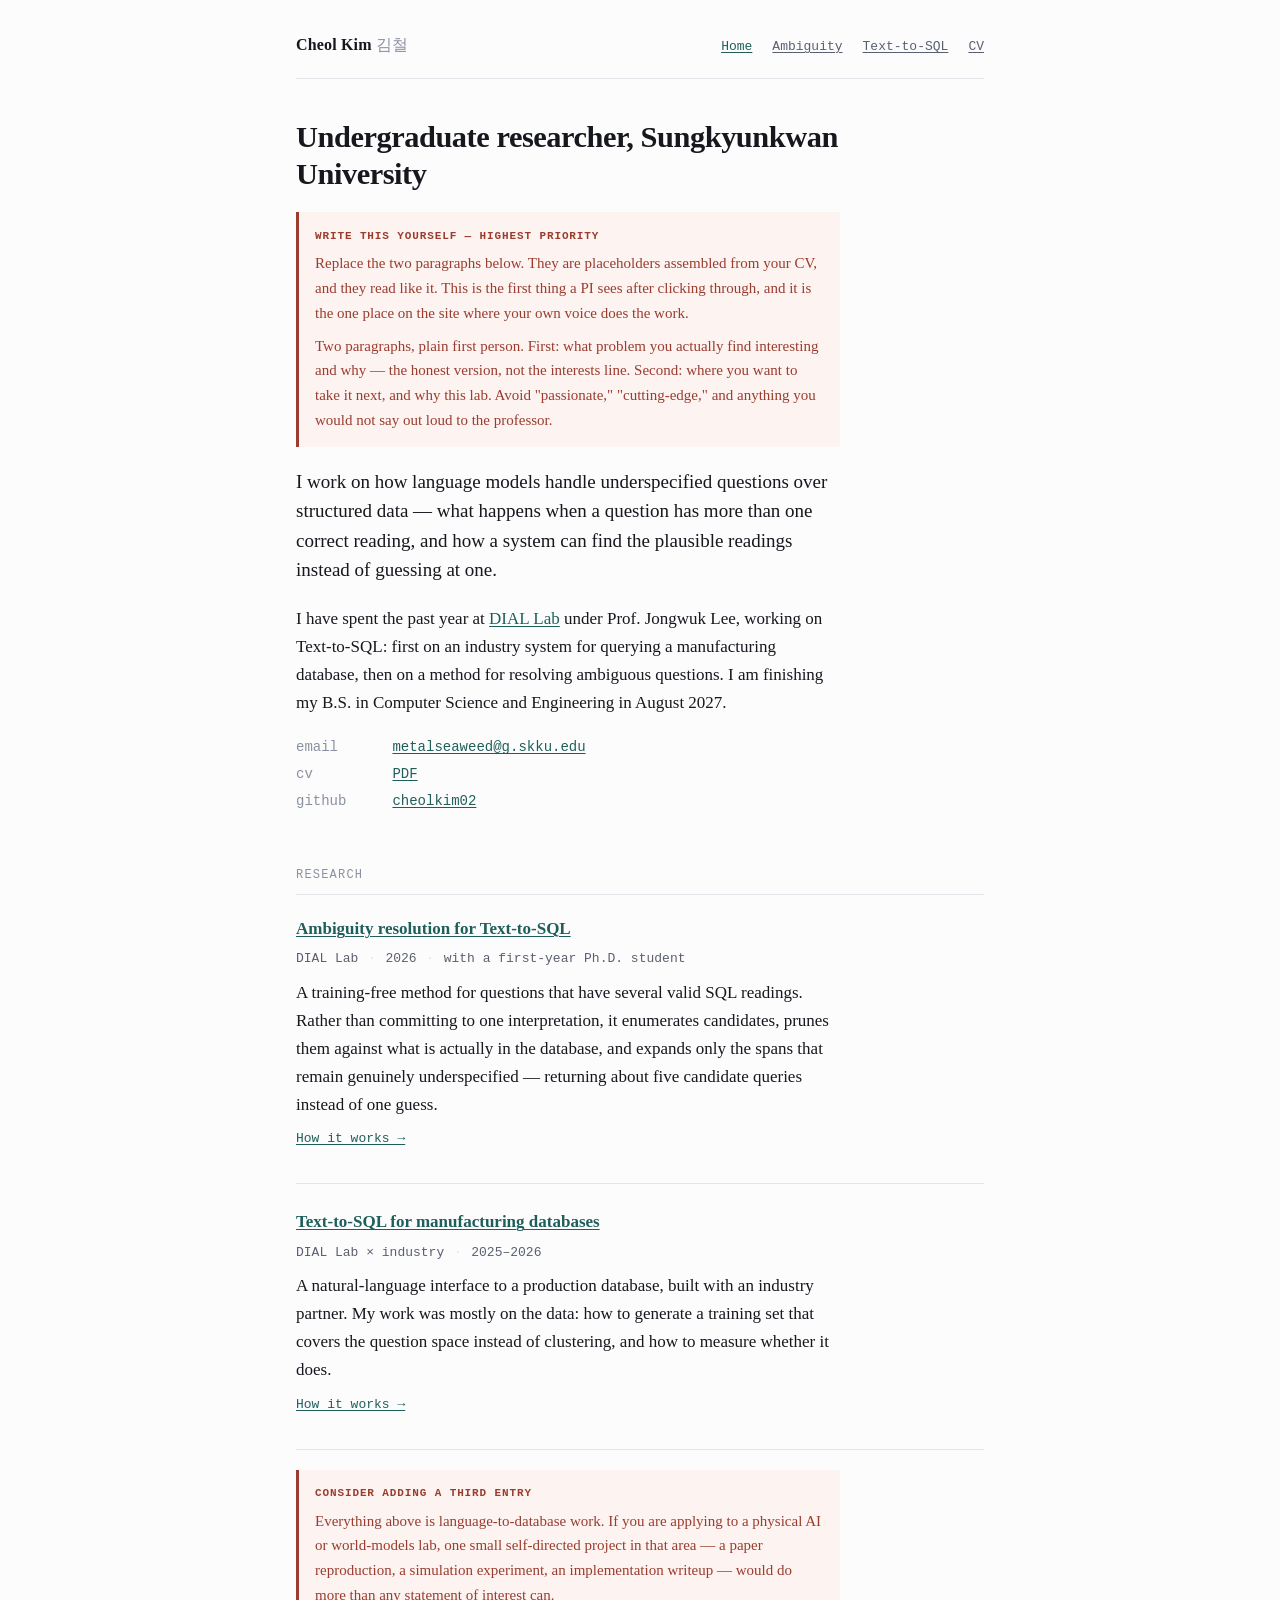
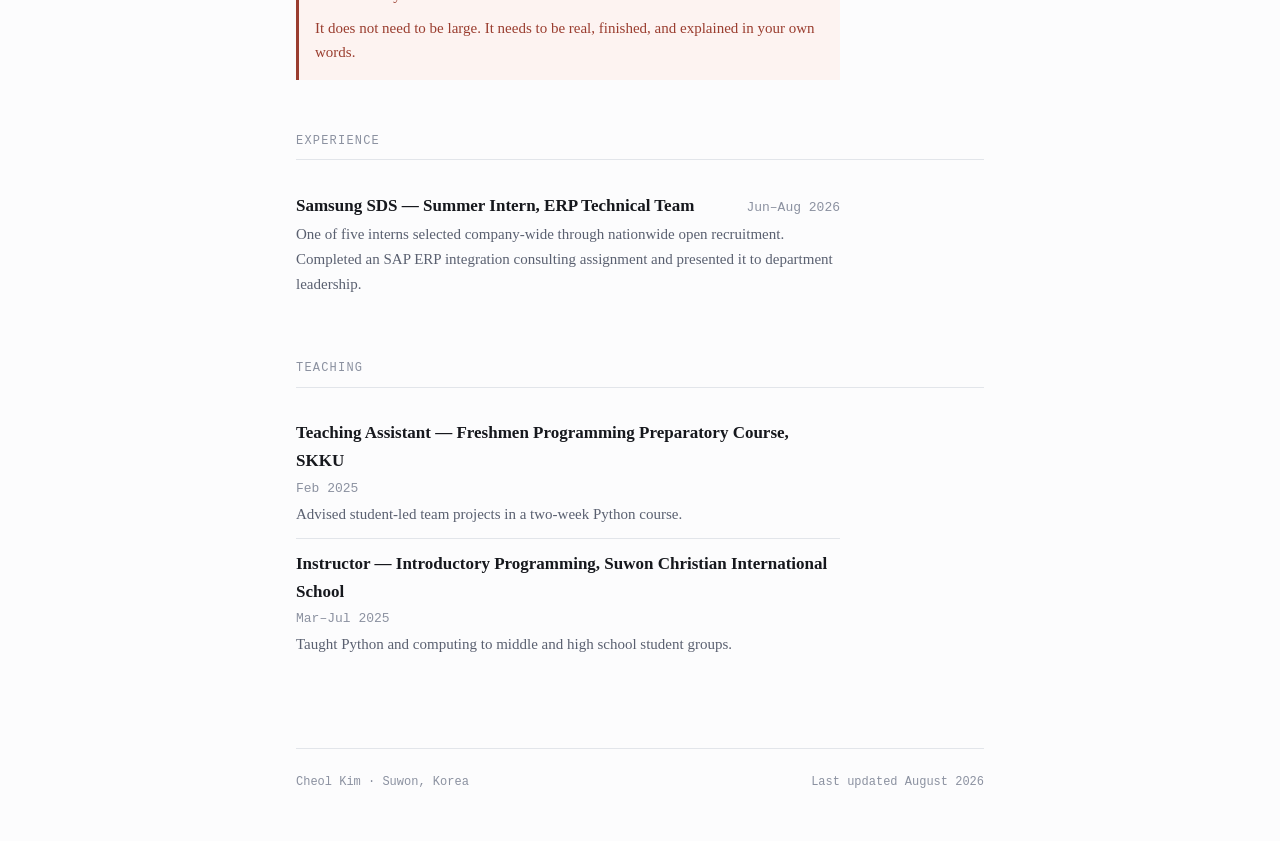
==== index.html @ 64dd41be "Add files via upload" ====
<!DOCTYPE html>
<html lang="en">
<head>
<meta charset="utf-8">
<meta name="viewport" content="width=device-width, initial-scale=1">
<title>Cheol Kim</title>
<meta name="description" content="Cheol Kim — undergraduate researcher at Sungkyunkwan University working on language models over structured data.">
<link rel="stylesheet" href="style.css">
</head>
<body>
<div class="wrap">

  <header class="masthead">
    <a class="who" href="index.html">Cheol Kim <span style="font-weight:400;color:var(--faint)">김철</span></a>
    <nav>
      <a href="index.html" aria-current="page">Home</a>
      <a href="ambiguity-text-to-sql.html">Ambiguity</a>
      <a href="nl2sql-manufacturing.html">Text-to-SQL</a>
      <a href="assets/Cheol_Kim_CV.pdf">CV</a>
    </nav>
  </header>

  <main>

    <h1>Undergraduate researcher, Sungkyunkwan University</h1>

    <div class="todo">
      <b>Write this yourself — highest priority</b>
      <p>Replace the two paragraphs below. They are placeholders assembled from your CV, and they read like it. This is the first thing a PI sees after clicking through, and it is the one place on the site where your own voice does the work.</p>
      <p>Two paragraphs, plain first person. First: what problem you actually find interesting and why — the honest version, not the interests line. Second: where you want to take it next, and why this lab. Avoid "passionate," "cutting-edge," and anything you would not say out loud to the professor.</p>
    </div>

    <p class="lede">I work on how language models handle underspecified questions over structured data — what happens when a question has more than one correct reading, and how a system can find the plausible readings instead of guessing at one.</p>

    <p>I have spent the past year at <a href="https://dial.skku.edu/">DIAL Lab</a> under Prof. Jongwuk Lee, working on Text-to-SQL: first on an industry system for querying a manufacturing database, then on a method for resolving ambiguous questions. I am finishing my B.S. in Computer Science and Engineering in August 2027.</p>

    <ul class="contact">
      <li><span class="k">email</span> <a href="mailto:metalseaweed@g.skku.edu">metalseaweed@g.skku.edu</a></li>
      <li><span class="k">cv</span> <a href="assets/Cheol_Kim_CV.pdf">PDF</a></li>
      <li><span class="k">github</span> <a href="https://github.com/cheolkim02">cheolkim02</a></li>
    </ul>

    <section>
      <h2>Research</h2>

      <div class="entry">
        <h3><a href="ambiguity-text-to-sql.html">Ambiguity resolution for Text-to-SQL</a></h3>
        <p class="meta"><span>DIAL Lab</span><span>2026</span><span>with a first-year Ph.D. student</span></p>
        <p>A training-free method for questions that have several valid SQL readings. Rather than committing to one interpretation, it enumerates candidates, prunes them against what is actually in the database, and expands only the spans that remain genuinely underspecified — returning about five candidate queries instead of one guess.</p>
        <p class="more"><a href="ambiguity-text-to-sql.html">How it works →</a></p>
      </div>

      <div class="entry">
        <h3><a href="nl2sql-manufacturing.html">Text-to-SQL for manufacturing databases</a></h3>
        <p class="meta"><span>DIAL Lab × industry</span><span>2025–2026</span></p>
        <p>A natural-language interface to a production database, built with an industry partner. My work was mostly on the data: how to generate a training set that covers the question space instead of clustering, and how to measure whether it does.</p>
        <p class="more"><a href="nl2sql-manufacturing.html">How it works →</a></p>
      </div>

      <div class="todo">
        <b>Consider adding a third entry</b>
        <p>Everything above is language-to-database work. If you are applying to a physical AI or world-models lab, one small self-directed project in that area — a paper reproduction, a simulation experiment, an implementation writeup — would do more than any statement of interest can.</p>
        <p>It does not need to be large. It needs to be real, finished, and explained in your own words.</p>
      </div>
    </section>

    <section>
      <h2>Experience</h2>
      <div class="row">
        <span class="what">Samsung SDS — Summer Intern, ERP Technical Team</span>
        <span class="when">Jun–Aug 2026</span>
        <span class="note">One of five interns selected company-wide through nationwide open recruitment. Completed an SAP ERP integration consulting assignment and presented it to department leadership.</span>
      </div>
    </section>

    <section>
      <h2>Teaching</h2>
      <div class="row">
        <span class="what">Teaching Assistant — Freshmen Programming Preparatory Course, SKKU</span>
        <span class="when">Feb 2025</span>
        <span class="note">Advised student-led team projects in a two-week Python course.</span>
      </div>
      <div class="row">
        <span class="what">Instructor — Introductory Programming, Suwon Christian International School</span>
        <span class="when">Mar–Jul 2025</span>
        <span class="note">Taught Python and computing to middle and high school student groups.</span>
      </div>
    </section>

  </main>

  <footer>
    <span>Cheol Kim · Suwon, Korea</span>
    <span>Last updated <!-- keep this honest -->August 2026</span>
  </footer>

</div>
</body>
</html>
---- style.css ----
/* ---------------------------------------------------------------
   Cheol Kim — personal site
   No web fonts, no frameworks, no JS. Loads instantly.
   --------------------------------------------------------------- */

:root {
  --paper:      #fcfcfd;
  --ink:        #16181d;
  --muted:      #5a6070;
  --faint:      #8b91a0;
  --rule:       #e2e5ea;
  --accent:     #1f5f5b;
  --accent-bg:  #eef4f3;
  --flag:       #9a3d2f;
  --flag-bg:    #fdf3f1;

  --serif: Charter, "Bitstream Charter", "Sitka Text", Cambria, Georgia, serif;
  --mono: ui-monospace, "SF Mono", "Cascadia Mono", "Roboto Mono", Menlo, Consolas, monospace;

  --measure: 34rem;
}

*, *::before, *::after { box-sizing: border-box; }

html { -webkit-text-size-adjust: 100%; }

body {
  margin: 0;
  background: var(--paper);
  color: var(--ink);
  font-family: var(--serif);
  font-size: 1.0625rem;
  line-height: 1.65;
  font-kerning: normal;
  text-rendering: optimizeLegibility;
}

/* ---------- layout ---------- */

.wrap {
  max-width: 46rem;
  margin: 0 auto;
  padding: 0 1.5rem;
}

main { padding-bottom: 5rem; }

section { margin-top: 3.25rem; }

p, ul, ol { max-width: var(--measure); }

/* ---------- masthead ---------- */

.masthead {
  display: flex;
  flex-wrap: wrap;
  gap: 0.75rem 2rem;
  align-items: baseline;
  justify-content: space-between;
  padding: 2rem 0 1.25rem;
  border-bottom: 1px solid var(--rule);
  margin-bottom: 2.5rem;
}

.masthead .who {
  font-size: 1rem;
  font-weight: 600;
  letter-spacing: 0.01em;
  text-decoration: none;
  color: var(--ink);
}

.masthead nav {
  font-family: var(--mono);
  font-size: 0.8125rem;
  display: flex;
  gap: 1.25rem;
}

.masthead nav a { color: var(--muted); }
.masthead nav a[aria-current="page"] { color: var(--accent); }

/* ---------- type ---------- */

h1 {
  font-size: 1.9rem;
  line-height: 1.2;
  font-weight: 600;
  letter-spacing: -0.015em;
  margin: 0 0 0.75rem;
  max-width: var(--measure);
}

h2 {
  font-family: var(--mono);
  font-size: 0.75rem;
  font-weight: 500;
  letter-spacing: 0.1em;
  text-transform: uppercase;
  color: var(--faint);
  margin: 0 0 1.25rem;
  padding-bottom: 0.5rem;
  border-bottom: 1px solid var(--rule);
}

h3 {
  font-size: 1.0625rem;
  font-weight: 600;
  margin: 2rem 0 0.4rem;
  max-width: var(--measure);
}

.lede {
  font-size: 1.1875rem;
  line-height: 1.55;
  color: var(--ink);
  margin: 0 0 1.25rem;
}

p { margin: 0 0 1.1rem; }

a { color: var(--accent); text-decoration-thickness: 1px; text-underline-offset: 2px; }
a:hover { text-decoration-thickness: 2px; }

:focus-visible {
  outline: 2px solid var(--accent);
  outline-offset: 3px;
  border-radius: 2px;
}

strong { font-weight: 600; }

/* ---------- metadata (mono = structured facts, serif = prose) ---------- */

.meta {
  font-family: var(--mono);
  font-size: 0.8125rem;
  line-height: 1.5;
  color: var(--muted);
  margin: 0 0 1.5rem;
}

.meta span + span::before {
  content: "·";
  margin: 0 0.6rem;
  color: var(--rule);
}

.contact {
  font-family: var(--mono);
  font-size: 0.875rem;
  line-height: 1.9;
  color: var(--muted);
  list-style: none;
  padding: 0;
  margin: 0;
}

.contact .k {
  display: inline-block;
  min-width: 5.5rem;
  color: var(--faint);
}

/* ---------- entries ---------- */

.entry {
  padding: 1.5rem 0;
  border-bottom: 1px solid var(--rule);
}

.entry:first-of-type { padding-top: 0; }
.entry:last-of-type { border-bottom: 0; }

.entry h3 { margin-top: 0; }

.entry .meta { margin-bottom: 0.6rem; }

.entry p { margin-bottom: 0.6rem; }

.more {
  font-family: var(--mono);
  font-size: 0.8125rem;
}

/* compact rows for teaching / experience */

.row {
  display: flex;
  flex-wrap: wrap;
  gap: 0.15rem 1rem;
  justify-content: space-between;
  align-items: baseline;
  padding: 0.7rem 0;
  border-bottom: 1px solid var(--rule);
  max-width: var(--measure);
}

.row:last-child { border-bottom: 0; }
.row .what { font-weight: 600; }
.row .when { font-family: var(--mono); font-size: 0.8125rem; color: var(--faint); }
.row .note { flex-basis: 100%; color: var(--muted); font-size: 0.9375rem; }

/* ---------- pipeline figure ---------- */

figure { margin: 2rem 0; max-width: 40rem; }

figcaption {
  font-size: 0.875rem;
  color: var(--muted);
  margin-top: 0.9rem;
  max-width: var(--measure);
}

.pipeline {
  display: grid;
  grid-template-columns: repeat(4, 1fr);
  gap: 1px;
  background: var(--rule);
  border: 1px solid var(--rule);
}

.stage {
  background: var(--paper);
  padding: 0.9rem 0.85rem 1rem;
}

.stage .n {
  font-family: var(--mono);
  font-size: 0.6875rem;
  letter-spacing: 0.08em;
  color: var(--faint);
  display: block;
  margin-bottom: 0.5rem;
}

.stage .t {
  font-size: 0.9375rem;
  font-weight: 600;
  line-height: 1.35;
  display: block;
  margin-bottom: 0.6rem;
}

.stage .d {
  font-size: 0.8125rem;
  line-height: 1.45;
  color: var(--muted);
  margin: 0;
}

/* candidate dots — shrinking set is the whole point of the method */
.dots {
  display: flex;
  flex-wrap: wrap;
  gap: 3px;
  margin: 0 0 0.6rem;
  min-height: 8px;
}

.dots i {
  width: 7px;
  height: 7px;
  background: var(--accent);
  opacity: 0.85;
}

.dots i.gone { background: transparent; box-shadow: inset 0 0 0 1px var(--rule); }

/* ---------- draft flags (delete before publishing) ---------- */

.todo {
  border-left: 3px solid var(--flag);
  background: var(--flag-bg);
  padding: 0.9rem 1rem;
  margin: 1.25rem 0;
  max-width: var(--measure);
  font-size: 0.9375rem;
  color: var(--flag);
}

.todo b {
  font-family: var(--mono);
  font-size: 0.6875rem;
  letter-spacing: 0.08em;
  text-transform: uppercase;
  display: block;
  margin-bottom: 0.4rem;
}

.todo p { margin: 0 0 0.5rem; max-width: none; }
.todo p:last-child { margin-bottom: 0; }

/* ---------- footer ---------- */

footer {
  border-top: 1px solid var(--rule);
  padding: 1.5rem 0 3rem;
  font-family: var(--mono);
  font-size: 0.75rem;
  color: var(--faint);
  display: flex;
  flex-wrap: wrap;
  gap: 0.5rem 1.5rem;
  justify-content: space-between;
}

/* ---------- responsive ---------- */

@media (max-width: 42rem) {
  body { font-size: 1rem; }
  h1 { font-size: 1.6rem; }
  .pipeline { grid-template-columns: 1fr; }
  .masthead { padding-top: 1.5rem; }
}

@media (prefers-reduced-motion: reduce) {
  * { animation: none !important; transition: none !important; }
}
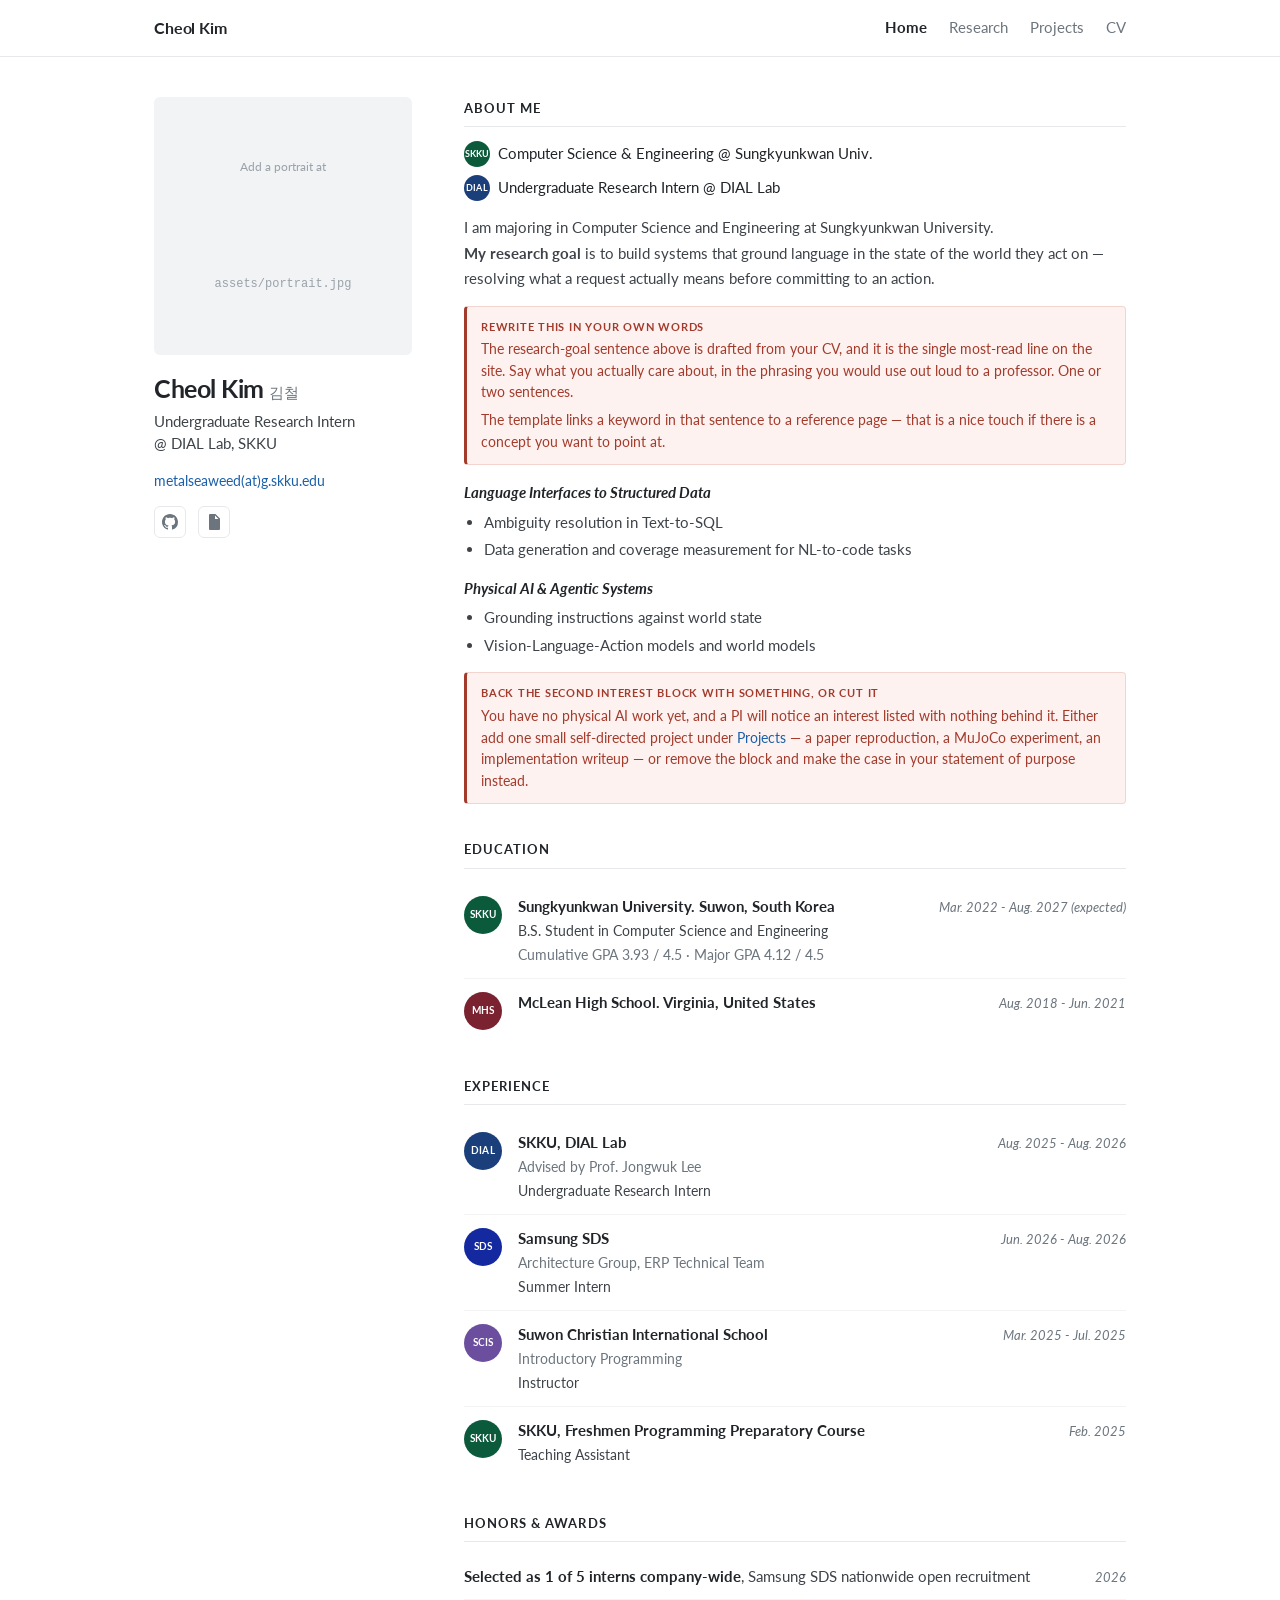
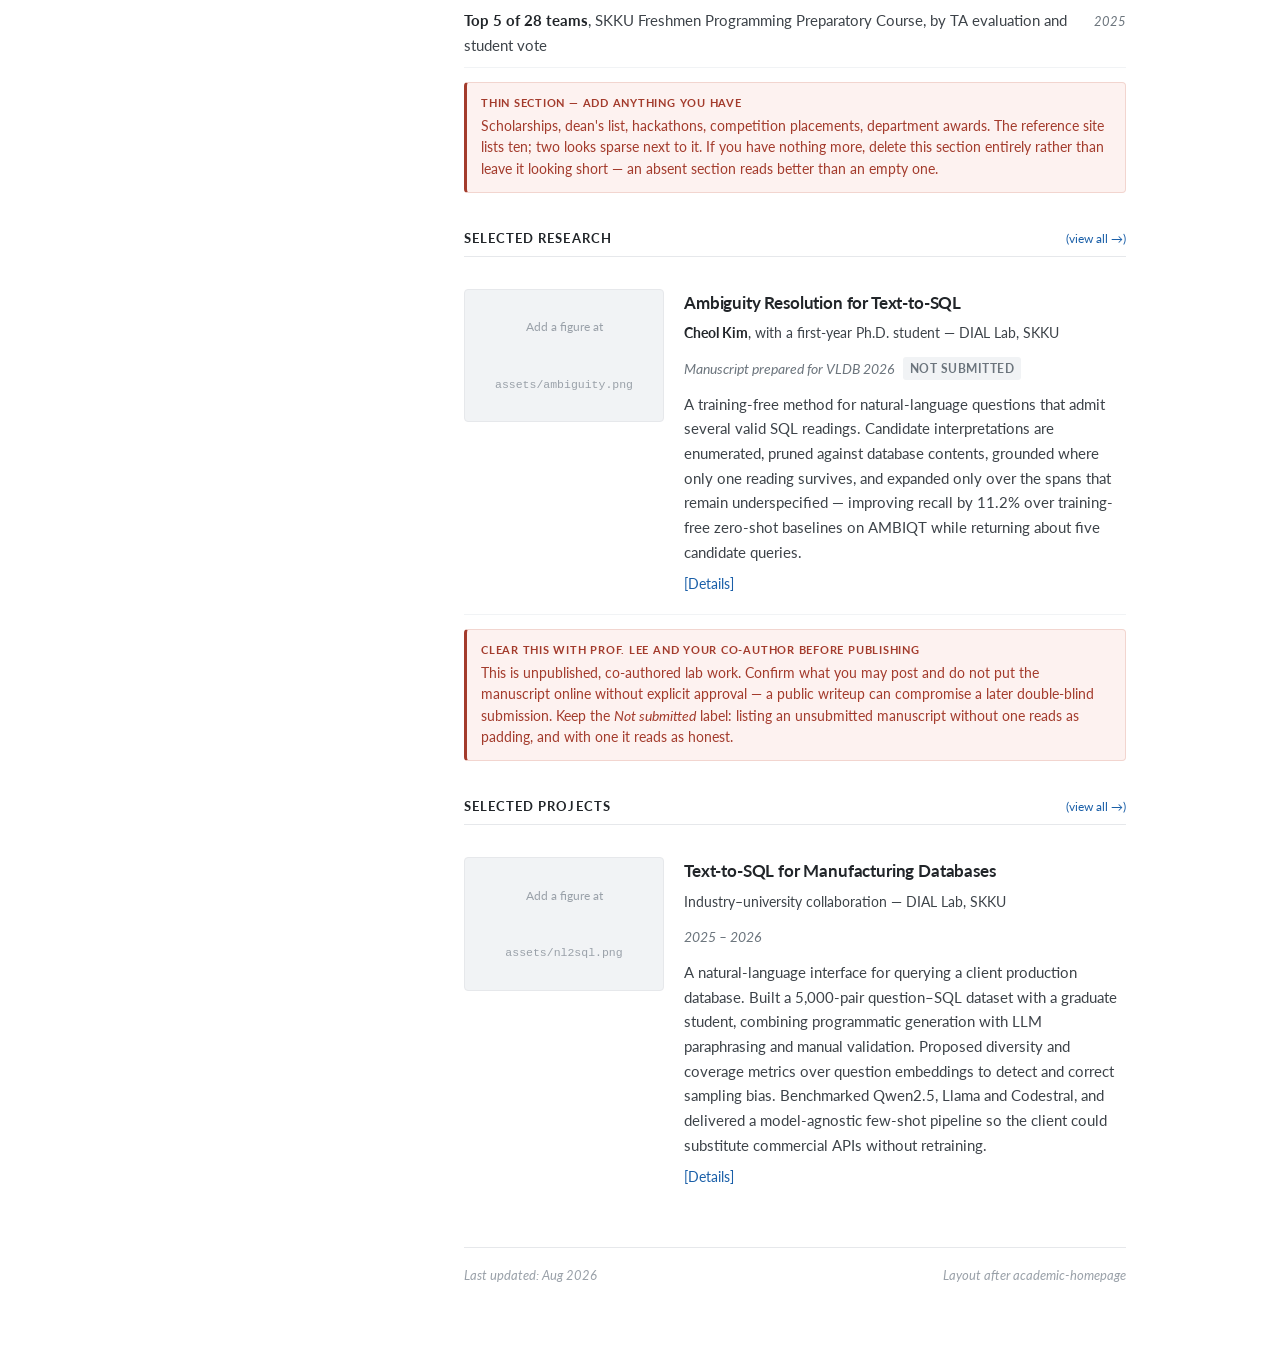
==== commit 4713cf0d: "update" ====
--- a/index.html
+++ b/index.html
@@ -2,98 +2,223 @@
 <html lang="en">
 <head>
 <meta charset="utf-8">
-<meta name="viewport" content="width=device-width, initial-scale=1">
-<title>Cheol Kim</title>
-<meta name="description" content="Cheol Kim — undergraduate researcher at Sungkyunkwan University working on language models over structured data.">
+<meta name="viewport" content="width=device-width, initial-scale=1, shrink-to-fit=no">
+<title>Homepage - Cheol Kim</title>
+<meta name="description" content="Cheol Kim — undergraduate researcher at Sungkyunkwan University, working on language interfaces to structured data.">
+<link rel="preconnect" href="https://fonts.googleapis.com">
+<link rel="preconnect" href="https://fonts.gstatic.com" crossorigin>
+<link href="https://fonts.googleapis.com/css2?family=Lato:ital,wght@0,400;0,700;1,400&display=swap" rel="stylesheet">
 <link rel="stylesheet" href="style.css">
 </head>
 <body>
-<div class="wrap">
-
-  <header class="masthead">
-    <a class="who" href="index.html">Cheol Kim <span style="font-weight:400;color:var(--faint)">김철</span></a>
-    <nav>
-      <a href="index.html" aria-current="page">Home</a>
-      <a href="ambiguity-text-to-sql.html">Ambiguity</a>
-      <a href="nl2sql-manufacturing.html">Text-to-SQL</a>
+
+<nav class="nav">
+  <div class="nav-in">
+    <a class="brand" href="index.html">Cheol Kim</a>
+    <div class="nav-links">
+      <a href="index.html" class="on">Home</a>
+      <a href="research.html">Research</a>
+      <a href="projects.html">Projects</a>
       <a href="assets/Cheol_Kim_CV.pdf">CV</a>
-    </nav>
-  </header>
-
+    </div>
+  </div>
+</nav>
+
+<div class="shell">
+
+  <!-- ============ profile sidebar ============ -->
+  <aside class="profile">
+    <img class="portrait" src="assets/portrait.jpg" alt="Cheol Kim"
+         onerror="this.style.display='none';document.getElementById('nophoto').style.display='grid'">
+    <div id="nophoto" class="portrait" style="display:none;place-items:center;font-size:12px;color:#9aa1a9;text-align:center;padding:12px">
+      Add a portrait at<br><code>assets/portrait.jpg</code>
+    </div>
+
+    <h1 class="pname">Cheol Kim <span class="phangul">김철</span></h1>
+    <p class="prole">Undergraduate Research Intern<br>@ DIAL Lab, SKKU</p>
+    <p class="pmail"><a href="mailto:metalseaweed@g.skku.edu">metalseaweed(at)g.skku.edu</a></p>
+
+    <div class="picons">
+      <a href="https://github.com/cheolkim02" aria-label="GitHub" title="GitHub">
+        <svg viewBox="0 0 16 16"><path d="M8 0C3.58 0 0 3.58 0 8c0 3.54 2.29 6.53 5.47 7.59.4.07.55-.17.55-.38 0-.19-.01-.82-.01-1.49-2.01.37-2.53-.49-2.69-.94-.09-.23-.48-.94-.82-1.13-.28-.15-.68-.52-.01-.53.63-.01 1.08.58 1.23.82.72 1.21 1.87.87 2.33.66.07-.52.28-.87.51-1.07-1.78-.2-3.64-.89-3.64-3.95 0-.87.31-1.59.82-2.15-.08-.2-.36-1.02.08-2.12 0 0 .67-.21 2.2.82.64-.18 1.32-.27 2-.27s1.36.09 2 .27c1.53-1.04 2.2-.82 2.2-.82.44 1.1.16 1.92.08 2.12.51.56.82 1.27.82 2.15 0 3.07-1.87 3.75-3.65 3.95.29.25.54.73.54 1.48 0 1.07-.01 1.93-.01 2.2 0 .21.15.46.55.38A8.01 8.01 0 0 0 16 8c0-4.42-3.58-8-8-8z"/></svg>
+      </a>
+      <a href="assets/Cheol_Kim_CV.pdf" aria-label="CV" title="Curriculum vitae">
+        <svg viewBox="0 0 16 16"><path d="M4 0h5.5L14 4.5V15a1 1 0 0 1-1 1H4a1 1 0 0 1-1-1V1a1 1 0 0 1 1-1zm5 1.5V5h3.5L9 1.5zM5 8h6v1H5V8zm0 2.5h6v1H5v-1z"/></svg>
+      </a>
+    </div>
+  </aside>
+
+  <!-- ============ main column ============ -->
   <main>
 
-    <h1>Undergraduate researcher, Sungkyunkwan University</h1>
-
-    <div class="todo">
-      <b>Write this yourself — highest priority</b>
-      <p>Replace the two paragraphs below. They are placeholders assembled from your CV, and they read like it. This is the first thing a PI sees after clicking through, and it is the one place on the site where your own voice does the work.</p>
-      <p>Two paragraphs, plain first person. First: what problem you actually find interesting and why — the honest version, not the interests line. Second: where you want to take it next, and why this lab. Avoid "passionate," "cutting-edge," and anything you would not say out loud to the professor.</p>
-    </div>
-
-    <p class="lede">I work on how language models handle underspecified questions over structured data — what happens when a question has more than one correct reading, and how a system can find the plausible readings instead of guessing at one.</p>
-
-    <p>I have spent the past year at <a href="https://dial.skku.edu/">DIAL Lab</a> under Prof. Jongwuk Lee, working on Text-to-SQL: first on an industry system for querying a manufacturing database, then on a method for resolving ambiguous questions. I am finishing my B.S. in Computer Science and Engineering in August 2027.</p>
-
-    <ul class="contact">
-      <li><span class="k">email</span> <a href="mailto:metalseaweed@g.skku.edu">metalseaweed@g.skku.edu</a></li>
-      <li><span class="k">cv</span> <a href="assets/Cheol_Kim_CV.pdf">PDF</a></li>
-      <li><span class="k">github</span> <a href="https://github.com/cheolkim02">cheolkim02</a></li>
-    </ul>
-
-    <section>
-      <h2>Research</h2>
-
-      <div class="entry">
-        <h3><a href="ambiguity-text-to-sql.html">Ambiguity resolution for Text-to-SQL</a></h3>
-        <p class="meta"><span>DIAL Lab</span><span>2026</span><span>with a first-year Ph.D. student</span></p>
-        <p>A training-free method for questions that have several valid SQL readings. Rather than committing to one interpretation, it enumerates candidates, prunes them against what is actually in the database, and expands only the spans that remain genuinely underspecified — returning about five candidate queries instead of one guess.</p>
-        <p class="more"><a href="ambiguity-text-to-sql.html">How it works →</a></p>
-      </div>
-
-      <div class="entry">
-        <h3><a href="nl2sql-manufacturing.html">Text-to-SQL for manufacturing databases</a></h3>
-        <p class="meta"><span>DIAL Lab × industry</span><span>2025–2026</span></p>
-        <p>A natural-language interface to a production database, built with an industry partner. My work was mostly on the data: how to generate a training set that covers the question space instead of clustering, and how to measure whether it does.</p>
-        <p class="more"><a href="nl2sql-manufacturing.html">How it works →</a></p>
-      </div>
-
-      <div class="todo">
-        <b>Consider adding a third entry</b>
-        <p>Everything above is language-to-database work. If you are applying to a physical AI or world-models lab, one small self-directed project in that area — a paper reproduction, a simulation experiment, an implementation writeup — would do more than any statement of interest can.</p>
-        <p>It does not need to be large. It needs to be real, finished, and explained in your own words.</p>
-      </div>
-    </section>
-
-    <section>
+    <!-- About -->
+    <section class="sec">
+      <h2>About Me</h2>
+
+      <div class="affil">
+        <span class="affil-item"><span class="badge badge--skku">SKKU</span> Computer Science &amp; Engineering @ Sungkyunkwan Univ.</span>
+        <span class="affil-item"><span class="badge badge--dial">DIAL</span> Undergraduate Research Intern @ DIAL Lab</span>
+      </div>
+
+      <p>I am majoring in Computer Science and Engineering at Sungkyunkwan University.<br>
+      <b>My research goal</b> is to build systems that ground language in the state of the world they act on — resolving what a request actually means before committing to an action.</p>
+
+      <div class="todo">
+        <b>Rewrite this in your own words</b>
+        <p>The research-goal sentence above is drafted from your CV, and it is the single most-read line on the site. Say what you actually care about, in the phrasing you would use out loud to a professor. One or two sentences.</p>
+        <p>The template links a keyword in that sentence to a reference page — that is a nice touch if there is a concept you want to point at.</p>
+      </div>
+
+      <div class="interest">
+        <h3>Language Interfaces to Structured Data</h3>
+        <ul>
+          <li>Ambiguity resolution in Text-to-SQL</li>
+          <li>Data generation and coverage measurement for NL-to-code tasks</li>
+        </ul>
+
+        <h3>Physical AI &amp; Agentic Systems</h3>
+        <ul>
+          <li>Grounding instructions against world state</li>
+          <li>Vision-Language-Action models and world models</li>
+        </ul>
+      </div>
+
+      <div class="todo">
+        <b>Back the second interest block with something, or cut it</b>
+        <p>You have no physical AI work yet, and a PI will notice an interest listed with nothing behind it. Either add one small self-directed project under <a href="projects.html">Projects</a> — a paper reproduction, a MuJoCo experiment, an implementation writeup — or remove the block and make the case in your statement of purpose instead.</p>
+      </div>
+    </section>
+
+    <!-- Education -->
+    <section class="sec">
+      <h2>Education</h2>
+
+      <div class="item">
+        <span class="badge badge--skku">SKKU</span>
+        <div class="item-b">
+          <div class="org">Sungkyunkwan University. Suwon, South Korea</div>
+          <div class="sub">B.S. Student in Computer Science and Engineering</div>
+          <div class="adv">Cumulative GPA 3.93 / 4.5 · Major GPA 4.12 / 4.5</div>
+        </div>
+        <div class="when">Mar. 2022 ‑ Aug. 2027 (expected)</div>
+      </div>
+
+      <div class="item">
+        <span class="badge badge--mhs">MHS</span>
+        <div class="item-b">
+          <div class="org">McLean High School. Virginia, United States</div>
+        </div>
+        <div class="when">Aug. 2018 ‑ Jun. 2021</div>
+      </div>
+    </section>
+
+    <!-- Experience -->
+    <section class="sec">
       <h2>Experience</h2>
-      <div class="row">
-        <span class="what">Samsung SDS — Summer Intern, ERP Technical Team</span>
-        <span class="when">Jun–Aug 2026</span>
-        <span class="note">One of five interns selected company-wide through nationwide open recruitment. Completed an SAP ERP integration consulting assignment and presented it to department leadership.</span>
-      </div>
-    </section>
-
-    <section>
-      <h2>Teaching</h2>
-      <div class="row">
-        <span class="what">Teaching Assistant — Freshmen Programming Preparatory Course, SKKU</span>
-        <span class="when">Feb 2025</span>
-        <span class="note">Advised student-led team projects in a two-week Python course.</span>
-      </div>
-      <div class="row">
-        <span class="what">Instructor — Introductory Programming, Suwon Christian International School</span>
-        <span class="when">Mar–Jul 2025</span>
-        <span class="note">Taught Python and computing to middle and high school student groups.</span>
-      </div>
-    </section>
+
+      <div class="item">
+        <span class="badge badge--dial">DIAL</span>
+        <div class="item-b">
+          <div class="org">SKKU, DIAL Lab</div>
+          <div class="adv">Advised by Prof. Jongwuk Lee</div>
+          <div class="role">Undergraduate Research Intern</div>
+        </div>
+        <div class="when">Aug. 2025 ‑ Aug. 2026</div>
+      </div>
+
+      <div class="item">
+        <span class="badge badge--sds">SDS</span>
+        <div class="item-b">
+          <div class="org">Samsung SDS</div>
+          <div class="adv">Architecture Group, ERP Technical Team</div>
+          <div class="role">Summer Intern</div>
+        </div>
+        <div class="when">Jun. 2026 ‑ Aug. 2026</div>
+      </div>
+
+      <div class="item">
+        <span class="badge badge--scis">SCIS</span>
+        <div class="item-b">
+          <div class="org">Suwon Christian International School</div>
+          <div class="adv">Introductory Programming</div>
+          <div class="role">Instructor</div>
+        </div>
+        <div class="when">Mar. 2025 ‑ Jul. 2025</div>
+      </div>
+
+      <div class="item">
+        <span class="badge badge--skku">SKKU</span>
+        <div class="item-b">
+          <div class="org">SKKU, Freshmen Programming Preparatory Course</div>
+          <div class="role">Teaching Assistant</div>
+        </div>
+        <div class="when">Feb. 2025</div>
+      </div>
+    </section>
+
+    <!-- Honors -->
+    <section class="sec">
+      <h2>Honors &amp; Awards</h2>
+
+      <div class="award">
+        <span class="txt"><b>Selected as 1 of 5 interns company-wide</b>, Samsung SDS nationwide open recruitment</span>
+        <span class="yr">2026</span>
+      </div>
+      <div class="award">
+        <span class="txt"><b>Top 5 of 28 teams</b>, SKKU Freshmen Programming Preparatory Course, by TA evaluation and student vote</span>
+        <span class="yr">2025</span>
+      </div>
+
+      <div class="todo">
+        <b>Thin section — add anything you have</b>
+        <p>Scholarships, dean's list, hackathons, competition placements, department awards. The reference site lists ten; two looks sparse next to it. If you have nothing more, delete this section entirely rather than leave it looking short — an absent section reads better than an empty one.</p>
+      </div>
+    </section>
+
+    <!-- Research -->
+    <section class="sec">
+      <h2>Selected Research <a class="all" href="research.html">(view all →)</a></h2>
+
+      <div class="pub">
+        <div class="thumb">Add a figure at<br><code>assets/ambiguity.png</code></div>
+        <div class="pub-b">
+          <h3>Ambiguity Resolution for Text-to-SQL</h3>
+          <p class="authors"><span class="me">Cheol Kim</span>, with a first-year Ph.D. student — DIAL Lab, SKKU</p>
+          <p class="venue">Manuscript prepared for <i>VLDB</i> 2026 <span class="status">Not submitted</span></p>
+          <p class="desc">A training-free method for natural-language questions that admit several valid SQL readings. Candidate interpretations are enumerated, pruned against database contents, grounded where only one reading survives, and expanded only over the spans that remain underspecified — improving recall by 11.2% over training-free zero-shot baselines on AMBIQT while returning about five candidate queries.</p>
+          <p class="taglinks"><a href="research.html">[Details]</a></p>
+        </div>
+      </div>
+
+      <div class="todo">
+        <b>Clear this with Prof. Lee and your co-author before publishing</b>
+        <p>This is unpublished, co-authored lab work. Confirm what you may post and do not put the manuscript online without explicit approval — a public writeup can compromise a later double-blind submission. Keep the <i>Not submitted</i> label: listing an unsubmitted manuscript without one reads as padding, and with one it reads as honest.</p>
+      </div>
+    </section>
+
+    <!-- Projects -->
+    <section class="sec">
+      <h2>Selected Projects <a class="all" href="projects.html">(view all →)</a></h2>
+
+      <div class="pub">
+        <div class="thumb">Add a figure at<br><code>assets/nl2sql.png</code></div>
+        <div class="pub-b">
+          <h3>Text-to-SQL for Manufacturing Databases</h3>
+          <p class="authors">Industry–university collaboration — DIAL Lab, SKKU</p>
+          <p class="venue">2025 – 2026</p>
+          <p class="desc">A natural-language interface for querying a client production database. Built a 5,000-pair question–SQL dataset with a graduate student, combining programmatic generation with LLM paraphrasing and manual validation. Proposed diversity and coverage metrics over question embeddings to detect and correct sampling bias. Benchmarked Qwen2.5, Llama and Codestral, and delivered a model-agnostic few-shot pipeline so the client could substitute commercial APIs without retraining.</p>
+          <p class="taglinks"><a href="projects.html">[Details]</a></p>
+        </div>
+      </div>
+    </section>
+
+    <div class="updated">
+      <span>Last updated: Aug 2026</span>
+      <span>Layout after <a href="https://github.com/luost26/academic-homepage">academic-homepage</a></span>
+    </div>
 
   </main>
-
-  <footer>
-    <span>Cheol Kim · Suwon, Korea</span>
-    <span>Last updated <!-- keep this honest -->August 2026</span>
-  </footer>
-
 </div>
+
 </body>
 </html>
--- a/style.css
+++ b/style.css
@@ -1,319 +1,365 @@
-/* ---------------------------------------------------------------
-   Cheol Kim — personal site
-   No web fonts, no frameworks, no JS. Loads instantly.
-   --------------------------------------------------------------- */
+/* ===========================================================
+   Cheol Kim — academic homepage
+   Layout after luost26/academic-homepage: sticky profile
+   sidebar + sectioned content column.
+   =========================================================== */
 
 :root {
-  --paper:      #fcfcfd;
-  --ink:        #16181d;
-  --muted:      #5a6070;
-  --faint:      #8b91a0;
-  --rule:       #e2e5ea;
-  --accent:     #1f5f5b;
-  --accent-bg:  #eef4f3;
-  --flag:       #9a3d2f;
-  --flag-bg:    #fdf3f1;
-
-  --serif: Charter, "Bitstream Charter", "Sitka Text", Cambria, Georgia, serif;
-  --mono: ui-monospace, "SF Mono", "Cascadia Mono", "Roboto Mono", Menlo, Consolas, monospace;
-
-  --measure: 34rem;
+  --ink:      #212529;
+  --body:     #3d4349;
+  --muted:    #6c757d;
+  --faint:    #9aa1a9;
+  --line:     #e6e8eb;
+  --link:     #1a5fa8;
+  --bg:       #ffffff;
+  --chip:     #f1f3f5;
+  --flag:     #a33b2c;
+  --flag-bg:  #fdf2f0;
+  --flag-brd: #f2d5cf;
 }
 
 *, *::before, *::after { box-sizing: border-box; }
 
-html { -webkit-text-size-adjust: 100%; }
+html { -webkit-text-size-adjust: 100%; scroll-behavior: smooth; }
 
 body {
   margin: 0;
-  background: var(--paper);
-  color: var(--ink);
-  font-family: var(--serif);
-  font-size: 1.0625rem;
-  line-height: 1.65;
-  font-kerning: normal;
-  text-rendering: optimizeLegibility;
-}
-
-/* ---------- layout ---------- */
-
-.wrap {
-  max-width: 46rem;
+  background: var(--bg);
+  color: var(--body);
+  font-family: "Lato", -apple-system, BlinkMacSystemFont, "Segoe UI", Roboto, "Helvetica Neue", Arial, sans-serif;
+  font-size: 15px;
+  line-height: 1.7;
+  -webkit-font-smoothing: antialiased;
+}
+
+a { color: var(--link); text-decoration: none; }
+a:hover { text-decoration: underline; }
+
+:focus-visible { outline: 2px solid var(--link); outline-offset: 2px; }
+
+img { max-width: 100%; }
+
+/* ---------- navbar ---------- */
+
+.nav {
+  border-bottom: 1px solid var(--line);
+  background: #fff;
+  position: sticky;
+  top: 0;
+  z-index: 30;
+}
+
+.nav-in {
+  max-width: 1020px;
   margin: 0 auto;
-  padding: 0 1.5rem;
-}
-
-main { padding-bottom: 5rem; }
-
-section { margin-top: 3.25rem; }
-
-p, ul, ol { max-width: var(--measure); }
-
-/* ---------- masthead ---------- */
-
-.masthead {
+  padding: 0 24px;
+  height: 56px;
+  display: flex;
+  align-items: center;
+  justify-content: space-between;
+  gap: 1rem;
+}
+
+.brand {
+  font-weight: 700;
+  color: var(--ink);
+  font-size: 16px;
+  letter-spacing: -.01em;
+}
+.brand:hover { text-decoration: none; }
+
+.nav-links { display: flex; gap: 22px; font-size: 14.5px; }
+.nav-links a { color: var(--muted); }
+.nav-links a:hover { color: var(--ink); text-decoration: none; }
+.nav-links a.on { color: var(--ink); font-weight: 700; }
+
+/* ---------- shell ---------- */
+
+.shell {
+  max-width: 1020px;
+  margin: 0 auto;
+  padding: 40px 24px 72px;
+  display: grid;
+  grid-template-columns: 258px 1fr;
+  gap: 52px;
+  align-items: start;
+}
+
+/* ---------- profile sidebar ---------- */
+
+.profile { position: sticky; top: 88px; }
+
+.portrait {
+  width: 100%;
+  aspect-ratio: 1 / 1;
+  object-fit: cover;
+  border-radius: 6px;
+  background: var(--chip);
+  display: block;
+  margin-bottom: 18px;
+}
+
+.pname {
+  font-size: 25px;
+  font-weight: 700;
+  color: var(--ink);
+  letter-spacing: -.02em;
+  line-height: 1.2;
+  margin: 0 0 2px;
+}
+
+.phangul { font-size: 15px; color: var(--muted); font-weight: 400; }
+
+.prole {
+  font-size: 14.5px;
+  color: var(--body);
+  margin: 8px 0 12px;
+  line-height: 1.5;
+}
+
+.pmail { font-size: 14px; word-break: break-all; }
+
+.picons { display: flex; gap: 12px; margin-top: 14px; }
+
+.picons a {
+  width: 32px; height: 32px;
+  display: grid; place-items: center;
+  border: 1px solid var(--line);
+  border-radius: 6px;
+  color: var(--muted);
+  transition: color .15s, border-color .15s;
+}
+.picons a:hover { color: var(--ink); border-color: #c9ced4; text-decoration: none; }
+.picons svg { width: 16px; height: 16px; fill: currentColor; }
+
+/* ---------- section headings ---------- */
+
+.sec { margin-bottom: 34px; }
+
+.sec > h2 {
+  font-size: 13px;
+  font-weight: 700;
+  letter-spacing: .08em;
+  text-transform: uppercase;
+  color: var(--ink);
+  margin: 0 0 14px;
+  padding-bottom: 7px;
+  border-bottom: 1px solid var(--line);
+  display: flex;
+  align-items: baseline;
+  justify-content: space-between;
+  gap: 1rem;
+}
+
+.sec > h2 .all { font-size: 12px; font-weight: 400; text-transform: none; letter-spacing: 0; }
+
+.sec p { margin: 0 0 12px; }
+.sec p:last-child { margin-bottom: 0; }
+
+/* ---------- affiliation chips ---------- */
+
+.affil { display: flex; flex-wrap: wrap; gap: 8px 20px; margin-bottom: 14px; }
+
+.affil-item { display: flex; align-items: center; gap: 8px; font-size: 14.5px; color: var(--ink); }
+
+.badge {
+  width: 26px; height: 26px;
+  border-radius: 50%;
+  flex: 0 0 26px;
+  display: grid; place-items: center;
+  font-size: 8.5px;
+  font-weight: 700;
+  letter-spacing: .02em;
+  color: #fff;
+  background: #495057;
+  overflow: hidden;
+}
+
+.badge img { width: 100%; height: 100%; object-fit: cover; }
+.badge--skku { background: #0b5a3c; }
+.badge--dial { background: #1a3f7a; }
+.badge--sds  { background: #1428a0; }
+.badge--scis { background: #6b4f9e; }
+.badge--mhs  { background: #7a2230; }
+
+/* ---------- interest blocks ---------- */
+
+.interest { margin-top: 16px; }
+.interest h3 {
+  font-size: 14.5px;
+  font-style: italic;
+  font-weight: 700;
+  color: var(--ink);
+  margin: 0 0 4px;
+}
+.interest ul { margin: 0 0 14px; padding-left: 20px; }
+.interest li { margin-bottom: 2px; }
+
+/* ---------- timeline entries ---------- */
+
+.item {
+  display: grid;
+  grid-template-columns: 40px 1fr auto;
+  gap: 4px 14px;
+  padding: 11px 0;
+  border-bottom: 1px solid #f1f3f5;
+}
+.item:last-child { border-bottom: 0; }
+
+.item .badge { width: 38px; height: 38px; flex-basis: 38px; font-size: 10px; margin-top: 2px; }
+
+.item-b { min-width: 0; }
+.item-b .org { font-weight: 700; color: var(--ink); font-size: 15px; }
+.item-b .sub { font-size: 14px; color: var(--body); }
+.item-b .adv { font-size: 14px; color: var(--muted); }
+.item-b .role { font-size: 14px; color: var(--body); }
+
+.item .when {
+  font-size: 13px;
+  color: var(--muted);
+  font-style: italic;
+  white-space: nowrap;
+  text-align: right;
+  padding-top: 2px;
+}
+
+/* ---------- awards ---------- */
+
+.award {
+  display: flex;
+  gap: 1rem;
+  justify-content: space-between;
+  align-items: baseline;
+  padding: 9px 0;
+  border-bottom: 1px solid #f1f3f5;
+}
+.award:last-child { border-bottom: 0; }
+.award .txt { font-size: 14.5px; }
+.award .txt b { color: var(--ink); }
+.award .yr { font-size: 13px; color: var(--muted); font-style: italic; white-space: nowrap; }
+
+/* ---------- research / project cards ---------- */
+
+.pub {
+  display: grid;
+  grid-template-columns: 200px 1fr;
+  gap: 20px;
+  padding: 18px 0;
+  border-bottom: 1px solid #f1f3f5;
+}
+.pub:last-child { border-bottom: 0; }
+
+.thumb {
+  width: 100%;
+  aspect-ratio: 3 / 2;
+  background: var(--chip);
+  border: 1px solid var(--line);
+  border-radius: 4px;
+  display: grid;
+  place-items: center;
+  color: var(--faint);
+  font-size: 11.5px;
+  text-align: center;
+  padding: 8px;
+  overflow: hidden;
+}
+.thumb img { width: 100%; height: 100%; object-fit: cover; }
+
+.pub-b { min-width: 0; }
+
+.pub-b h3 {
+  font-size: 16.5px;
+  font-weight: 700;
+  color: var(--ink);
+  margin: 0 0 4px;
+  letter-spacing: -.01em;
+}
+
+.authors { font-size: 14px; margin: 0 0 3px; }
+.authors .me { font-weight: 700; color: var(--ink); }
+
+.venue { font-size: 14px; color: var(--muted); font-style: italic; margin: 0 0 8px; }
+
+.status {
+  display: inline-block;
+  font-size: 11.5px;
+  font-style: normal;
+  font-weight: 700;
+  letter-spacing: .04em;
+  text-transform: uppercase;
+  background: var(--chip);
+  color: var(--muted);
+  border-radius: 3px;
+  padding: 2px 7px;
+  margin-left: 6px;
+  vertical-align: 1px;
+}
+
+.pub-b p.desc { font-size: 14.5px; margin: 0 0 8px; }
+
+.taglinks { font-size: 13.5px; }
+.taglinks a { margin-right: 10px; }
+
+/* ---------- misc ---------- */
+
+.kv { font-size: 14.5px; }
+.kv b { color: var(--ink); }
+
+.todo {
+  border: 1px solid var(--flag-brd);
+  background: var(--flag-bg);
+  border-left: 3px solid var(--flag);
+  border-radius: 4px;
+  padding: 11px 14px;
+  margin: 14px 0;
+  color: var(--flag);
+  font-size: 13.5px;
+  line-height: 1.6;
+}
+.todo b {
+  display: block;
+  font-size: 11px;
+  letter-spacing: .07em;
+  text-transform: uppercase;
+  margin-bottom: 4px;
+}
+.todo p { margin: 0 0 6px; }
+.todo p:last-child { margin: 0; }
+
+.updated {
+  margin-top: 40px;
+  padding-top: 16px;
+  border-top: 1px solid var(--line);
+  font-size: 13px;
+  color: var(--faint);
+  font-style: italic;
   display: flex;
   flex-wrap: wrap;
-  gap: 0.75rem 2rem;
-  align-items: baseline;
+  gap: 6px 16px;
   justify-content: space-between;
-  padding: 2rem 0 1.25rem;
-  border-bottom: 1px solid var(--rule);
-  margin-bottom: 2.5rem;
-}
-
-.masthead .who {
-  font-size: 1rem;
-  font-weight: 600;
-  letter-spacing: 0.01em;
-  text-decoration: none;
-  color: var(--ink);
-}
-
-.masthead nav {
-  font-family: var(--mono);
-  font-size: 0.8125rem;
-  display: flex;
-  gap: 1.25rem;
-}
-
-.masthead nav a { color: var(--muted); }
-.masthead nav a[aria-current="page"] { color: var(--accent); }
-
-/* ---------- type ---------- */
-
-h1 {
-  font-size: 1.9rem;
-  line-height: 1.2;
-  font-weight: 600;
-  letter-spacing: -0.015em;
-  margin: 0 0 0.75rem;
-  max-width: var(--measure);
-}
-
-h2 {
-  font-family: var(--mono);
-  font-size: 0.75rem;
-  font-weight: 500;
-  letter-spacing: 0.1em;
-  text-transform: uppercase;
-  color: var(--faint);
-  margin: 0 0 1.25rem;
-  padding-bottom: 0.5rem;
-  border-bottom: 1px solid var(--rule);
-}
-
-h3 {
-  font-size: 1.0625rem;
-  font-weight: 600;
-  margin: 2rem 0 0.4rem;
-  max-width: var(--measure);
-}
-
-.lede {
-  font-size: 1.1875rem;
-  line-height: 1.55;
-  color: var(--ink);
-  margin: 0 0 1.25rem;
-}
-
-p { margin: 0 0 1.1rem; }
-
-a { color: var(--accent); text-decoration-thickness: 1px; text-underline-offset: 2px; }
-a:hover { text-decoration-thickness: 2px; }
-
-:focus-visible {
-  outline: 2px solid var(--accent);
-  outline-offset: 3px;
-  border-radius: 2px;
-}
-
-strong { font-weight: 600; }
-
-/* ---------- metadata (mono = structured facts, serif = prose) ---------- */
-
-.meta {
-  font-family: var(--mono);
-  font-size: 0.8125rem;
-  line-height: 1.5;
-  color: var(--muted);
-  margin: 0 0 1.5rem;
-}
-
-.meta span + span::before {
-  content: "·";
-  margin: 0 0.6rem;
-  color: var(--rule);
-}
-
-.contact {
-  font-family: var(--mono);
-  font-size: 0.875rem;
-  line-height: 1.9;
-  color: var(--muted);
-  list-style: none;
-  padding: 0;
-  margin: 0;
-}
-
-.contact .k {
-  display: inline-block;
-  min-width: 5.5rem;
-  color: var(--faint);
-}
-
-/* ---------- entries ---------- */
-
-.entry {
-  padding: 1.5rem 0;
-  border-bottom: 1px solid var(--rule);
-}
-
-.entry:first-of-type { padding-top: 0; }
-.entry:last-of-type { border-bottom: 0; }
-
-.entry h3 { margin-top: 0; }
-
-.entry .meta { margin-bottom: 0.6rem; }
-
-.entry p { margin-bottom: 0.6rem; }
-
-.more {
-  font-family: var(--mono);
-  font-size: 0.8125rem;
-}
-
-/* compact rows for teaching / experience */
-
-.row {
-  display: flex;
-  flex-wrap: wrap;
-  gap: 0.15rem 1rem;
-  justify-content: space-between;
-  align-items: baseline;
-  padding: 0.7rem 0;
-  border-bottom: 1px solid var(--rule);
-  max-width: var(--measure);
-}
-
-.row:last-child { border-bottom: 0; }
-.row .what { font-weight: 600; }
-.row .when { font-family: var(--mono); font-size: 0.8125rem; color: var(--faint); }
-.row .note { flex-basis: 100%; color: var(--muted); font-size: 0.9375rem; }
-
-/* ---------- pipeline figure ---------- */
-
-figure { margin: 2rem 0; max-width: 40rem; }
-
-figcaption {
-  font-size: 0.875rem;
-  color: var(--muted);
-  margin-top: 0.9rem;
-  max-width: var(--measure);
-}
-
-.pipeline {
-  display: grid;
-  grid-template-columns: repeat(4, 1fr);
-  gap: 1px;
-  background: var(--rule);
-  border: 1px solid var(--rule);
-}
-
-.stage {
-  background: var(--paper);
-  padding: 0.9rem 0.85rem 1rem;
-}
-
-.stage .n {
-  font-family: var(--mono);
-  font-size: 0.6875rem;
-  letter-spacing: 0.08em;
-  color: var(--faint);
-  display: block;
-  margin-bottom: 0.5rem;
-}
-
-.stage .t {
-  font-size: 0.9375rem;
-  font-weight: 600;
-  line-height: 1.35;
-  display: block;
-  margin-bottom: 0.6rem;
-}
-
-.stage .d {
-  font-size: 0.8125rem;
-  line-height: 1.45;
-  color: var(--muted);
-  margin: 0;
-}
-
-/* candidate dots — shrinking set is the whole point of the method */
-.dots {
-  display: flex;
-  flex-wrap: wrap;
-  gap: 3px;
-  margin: 0 0 0.6rem;
-  min-height: 8px;
-}
-
-.dots i {
-  width: 7px;
-  height: 7px;
-  background: var(--accent);
-  opacity: 0.85;
-}
-
-.dots i.gone { background: transparent; box-shadow: inset 0 0 0 1px var(--rule); }
-
-/* ---------- draft flags (delete before publishing) ---------- */
-
-.todo {
-  border-left: 3px solid var(--flag);
-  background: var(--flag-bg);
-  padding: 0.9rem 1rem;
-  margin: 1.25rem 0;
-  max-width: var(--measure);
-  font-size: 0.9375rem;
-  color: var(--flag);
-}
-
-.todo b {
-  font-family: var(--mono);
-  font-size: 0.6875rem;
-  letter-spacing: 0.08em;
-  text-transform: uppercase;
-  display: block;
-  margin-bottom: 0.4rem;
-}
-
-.todo p { margin: 0 0 0.5rem; max-width: none; }
-.todo p:last-child { margin-bottom: 0; }
-
-/* ---------- footer ---------- */
-
-footer {
-  border-top: 1px solid var(--rule);
-  padding: 1.5rem 0 3rem;
-  font-family: var(--mono);
-  font-size: 0.75rem;
-  color: var(--faint);
-  display: flex;
-  flex-wrap: wrap;
-  gap: 0.5rem 1.5rem;
-  justify-content: space-between;
-}
+}
+.updated a { color: var(--faint); }
 
 /* ---------- responsive ---------- */
 
-@media (max-width: 42rem) {
-  body { font-size: 1rem; }
-  h1 { font-size: 1.6rem; }
-  .pipeline { grid-template-columns: 1fr; }
-  .masthead { padding-top: 1.5rem; }
+@media (max-width: 860px) {
+  .shell { grid-template-columns: 1fr; gap: 34px; padding-top: 30px; }
+  .profile { position: static; display: grid; grid-template-columns: 130px 1fr; gap: 20px; align-items: start; }
+  .portrait { margin-bottom: 0; }
+  .pub { grid-template-columns: 150px 1fr; gap: 16px; }
+}
+
+@media (max-width: 560px) {
+  .shell { padding: 24px 18px 56px; }
+  .profile { grid-template-columns: 1fr; }
+  .portrait { max-width: 170px; }
+  .pub { grid-template-columns: 1fr; }
+  .thumb { max-width: 260px; }
+  .item { grid-template-columns: 38px 1fr; }
+  .item .when { grid-column: 2; text-align: left; padding-top: 0; }
+  .nav-links { gap: 16px; font-size: 14px; }
 }
 
 @media (prefers-reduced-motion: reduce) {
-  * { animation: none !important; transition: none !important; }
-}
+  * { transition: none !important; scroll-behavior: auto !important; }
+}
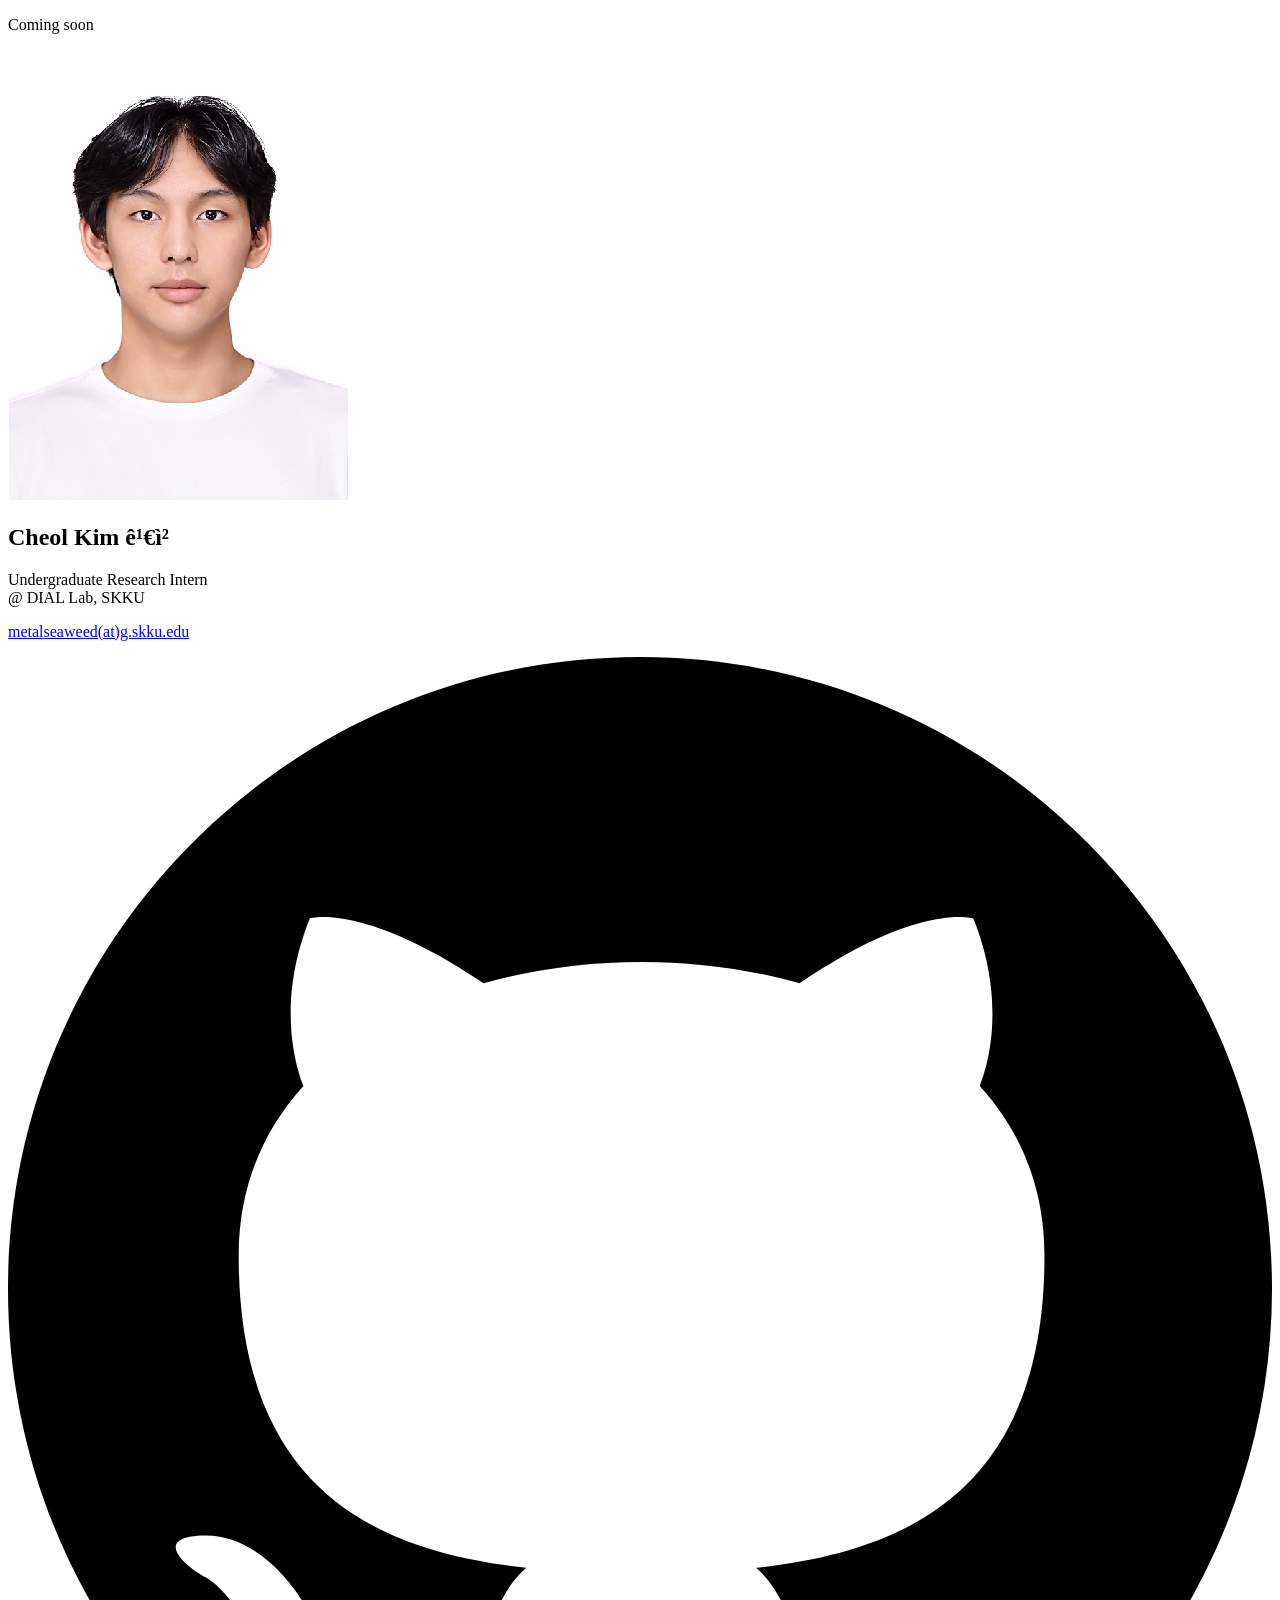
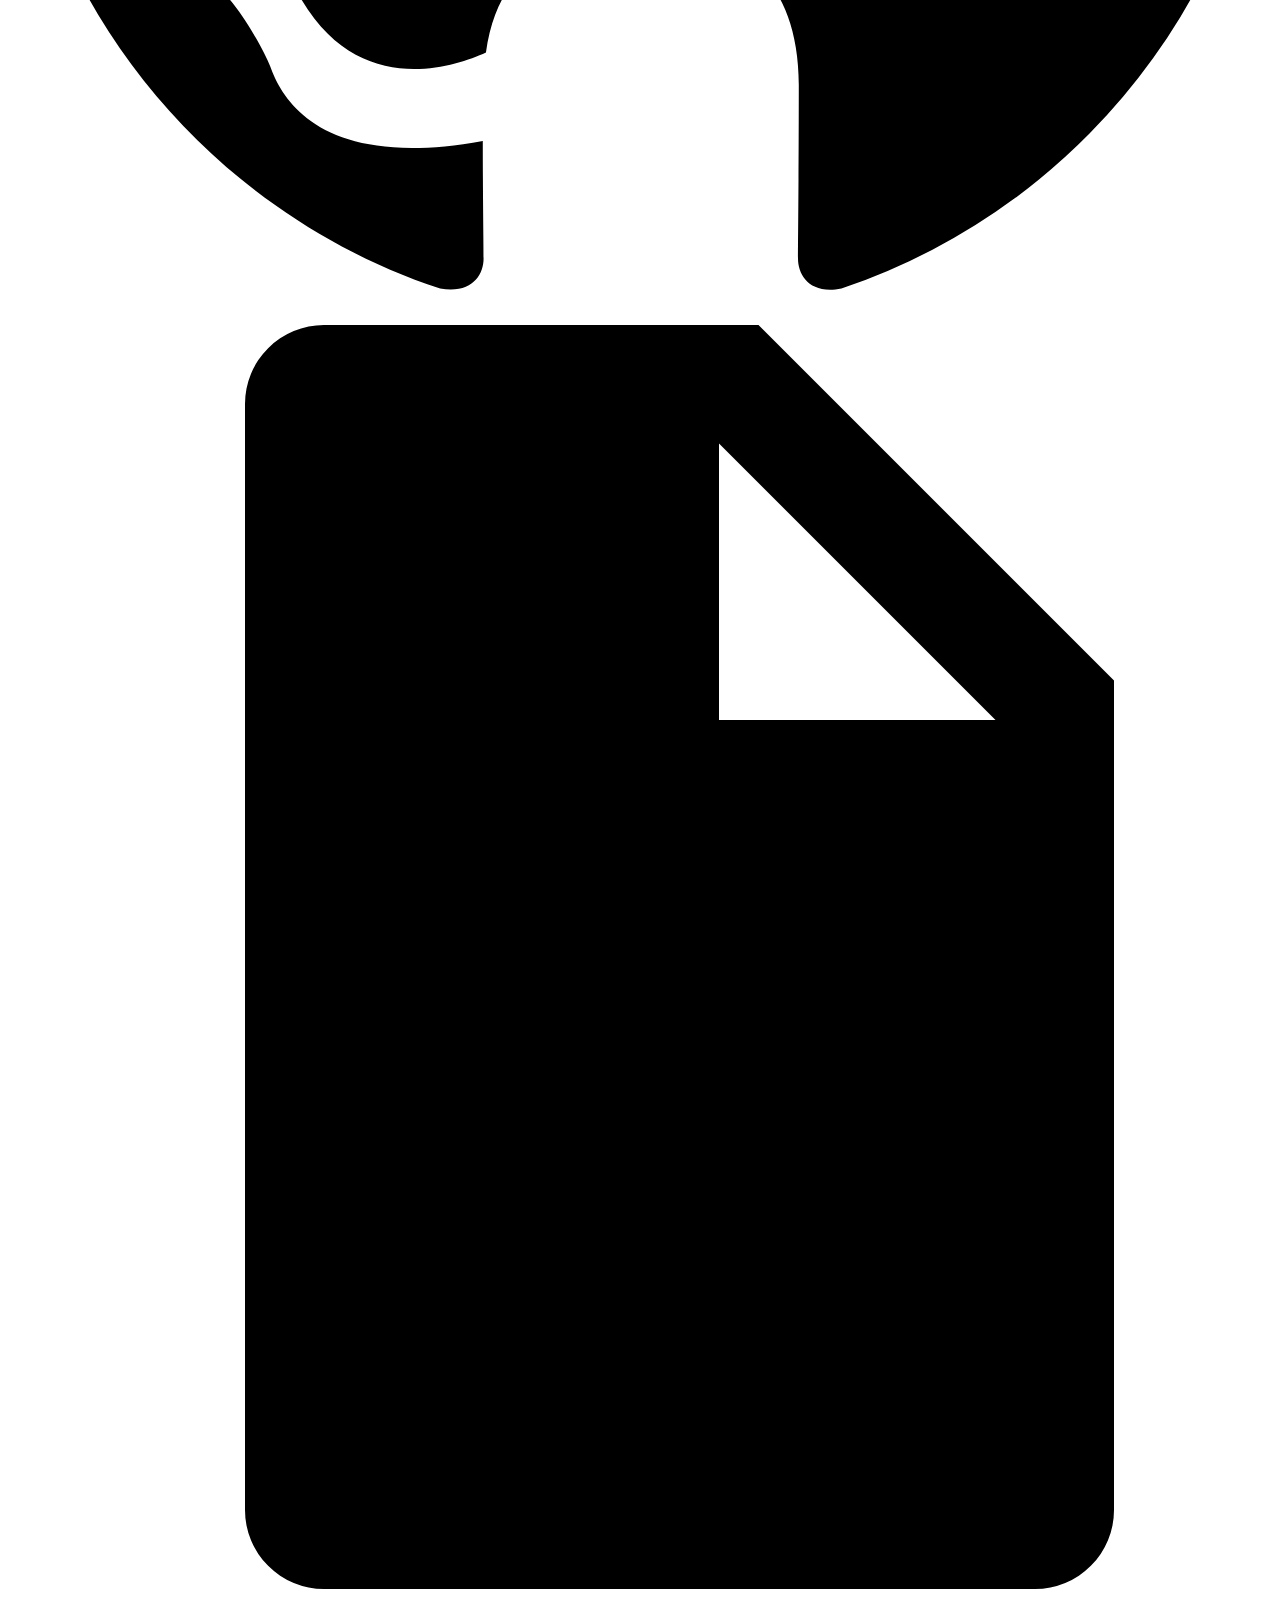
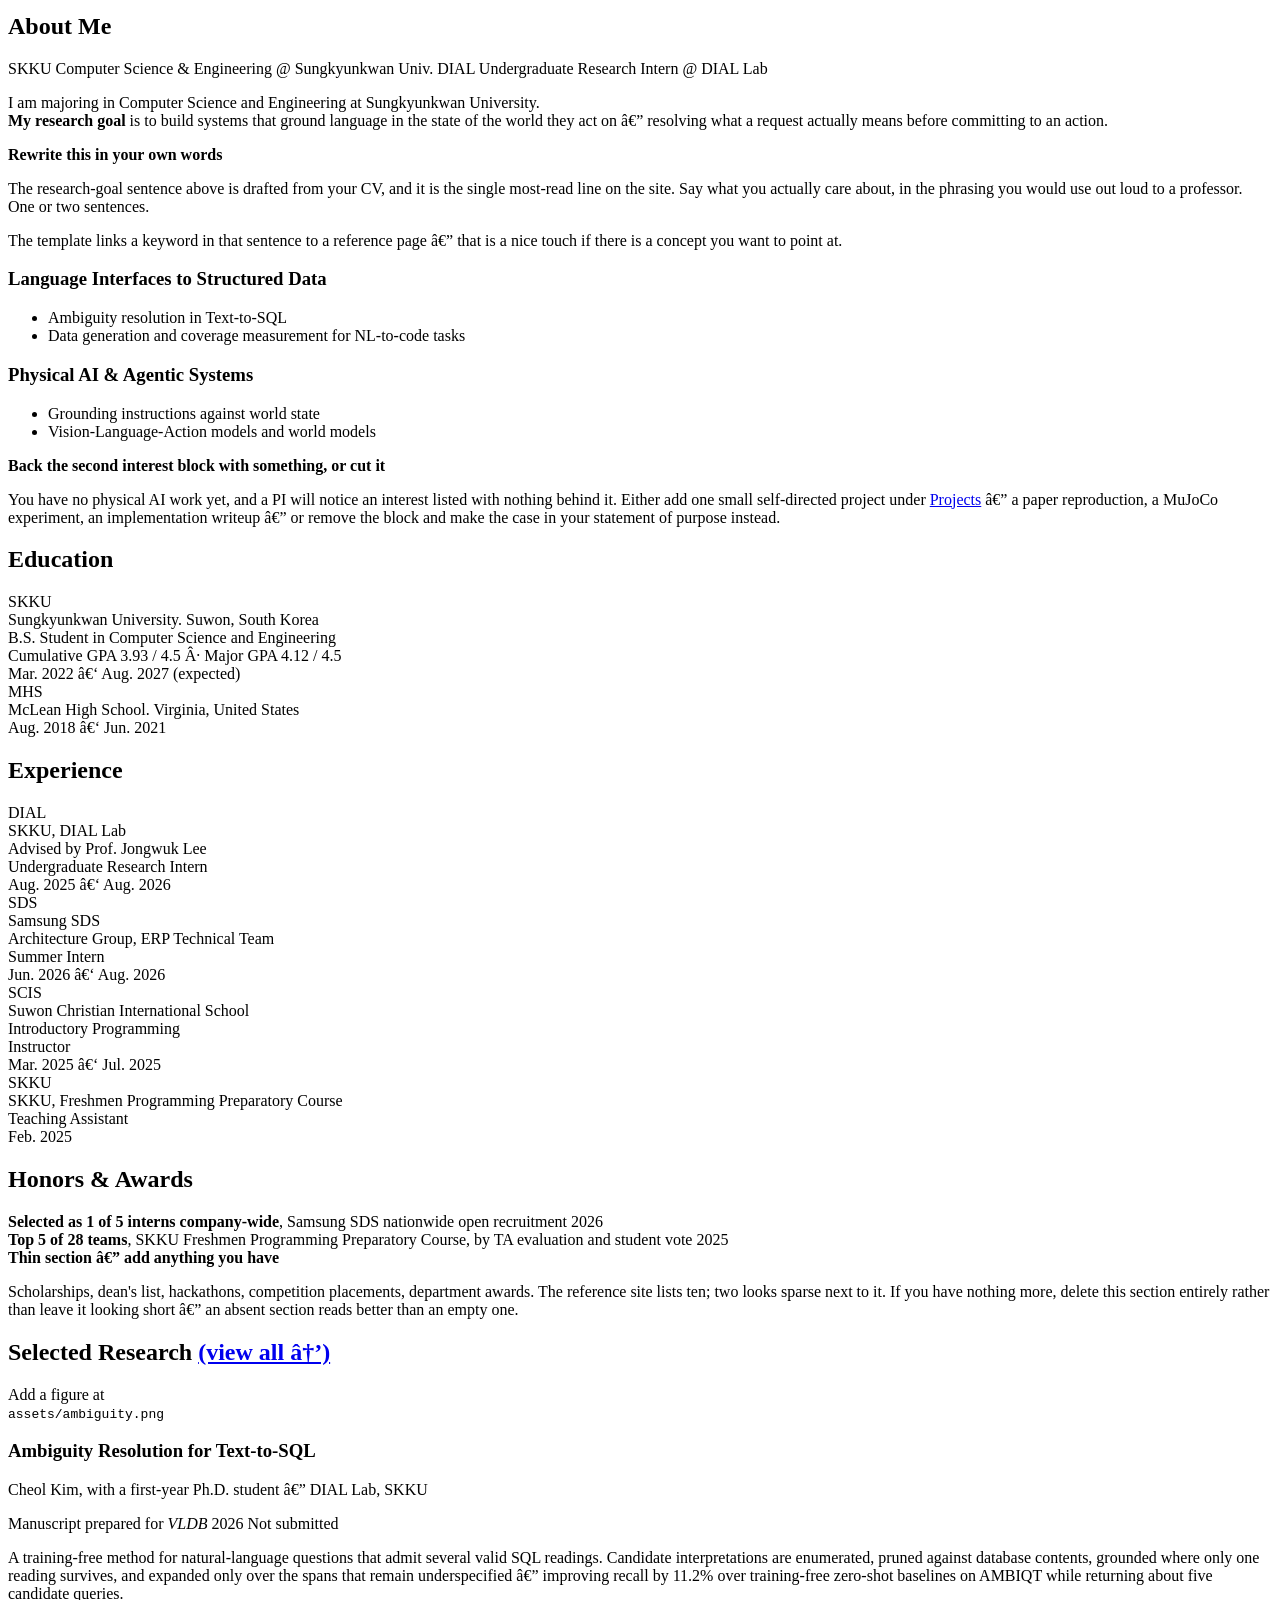
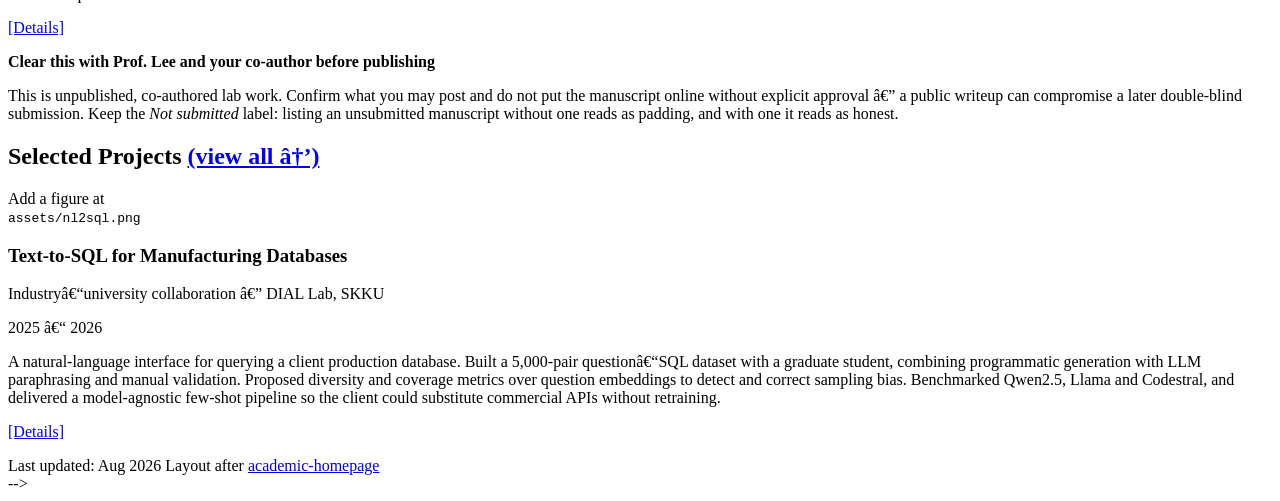
==== commit 7dc6eb11: "webpage coming soon" ====
--- a/index.html
+++ b/index.html
@@ -1,3 +1,11 @@
+<!DOCTYPE html>
+<html lang="en">
+<head>
+    <p>Coming soon</p>
+</head>
+
+<!-- 
+
 <!DOCTYPE html>
 <html lang="en">
 <head>
@@ -222,3 +230,5 @@
 
 </body>
 </html>
+
+-->
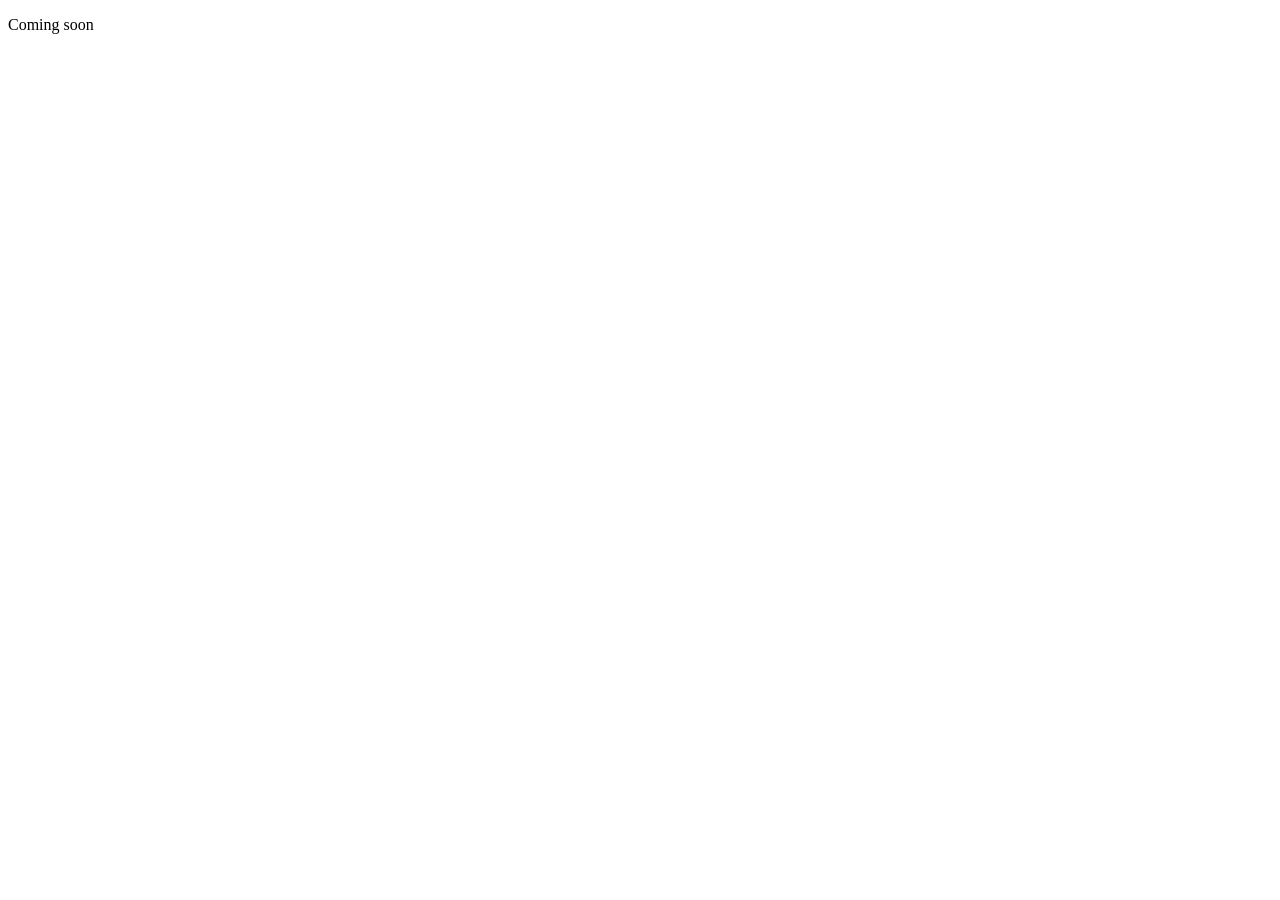
==== commit 387d9b71: "Update index.html" ====
--- a/index.html
+++ b/index.html
@@ -34,7 +34,7 @@
 
 <div class="shell">
 
-  <!-- ============ profile sidebar ============ -->
+  <!-- ============ profile sidebar ============ --> <!--
   <aside class="profile">
     <img class="portrait" src="assets/portrait.jpg" alt="Cheol Kim"
          onerror="this.style.display='none';document.getElementById('nophoto').style.display='grid'">
@@ -56,10 +56,10 @@
     </div>
   </aside>
 
-  <!-- ============ main column ============ -->
+  <!-- ============ main column ============ --> <!--
   <main>
 
-    <!-- About -->
+    <!-- About --> <!--
     <section class="sec">
       <h2>About Me</h2>
 
@@ -97,7 +97,7 @@
       </div>
     </section>
 
-    <!-- Education -->
+    <!-- Education --> <!--
     <section class="sec">
       <h2>Education</h2>
 
@@ -120,7 +120,7 @@
       </div>
     </section>
 
-    <!-- Experience -->
+    <!-- Experience --> <!--
     <section class="sec">
       <h2>Experience</h2>
 
@@ -164,7 +164,7 @@
       </div>
     </section>
 
-    <!-- Honors -->
+    <!-- Honors --> <!--
     <section class="sec">
       <h2>Honors &amp; Awards</h2>
 
@@ -183,7 +183,7 @@
       </div>
     </section>
 
-    <!-- Research -->
+    <!-- Research --> <!--
     <section class="sec">
       <h2>Selected Research <a class="all" href="research.html">(view all →)</a></h2>
 
@@ -204,7 +204,7 @@
       </div>
     </section>
 
-    <!-- Projects -->
+    <!-- Projects --> <!--
     <section class="sec">
       <h2>Selected Projects <a class="all" href="projects.html">(view all →)</a></h2>
 
@@ -231,4 +231,4 @@
 </body>
 </html>
 
--->+-->
